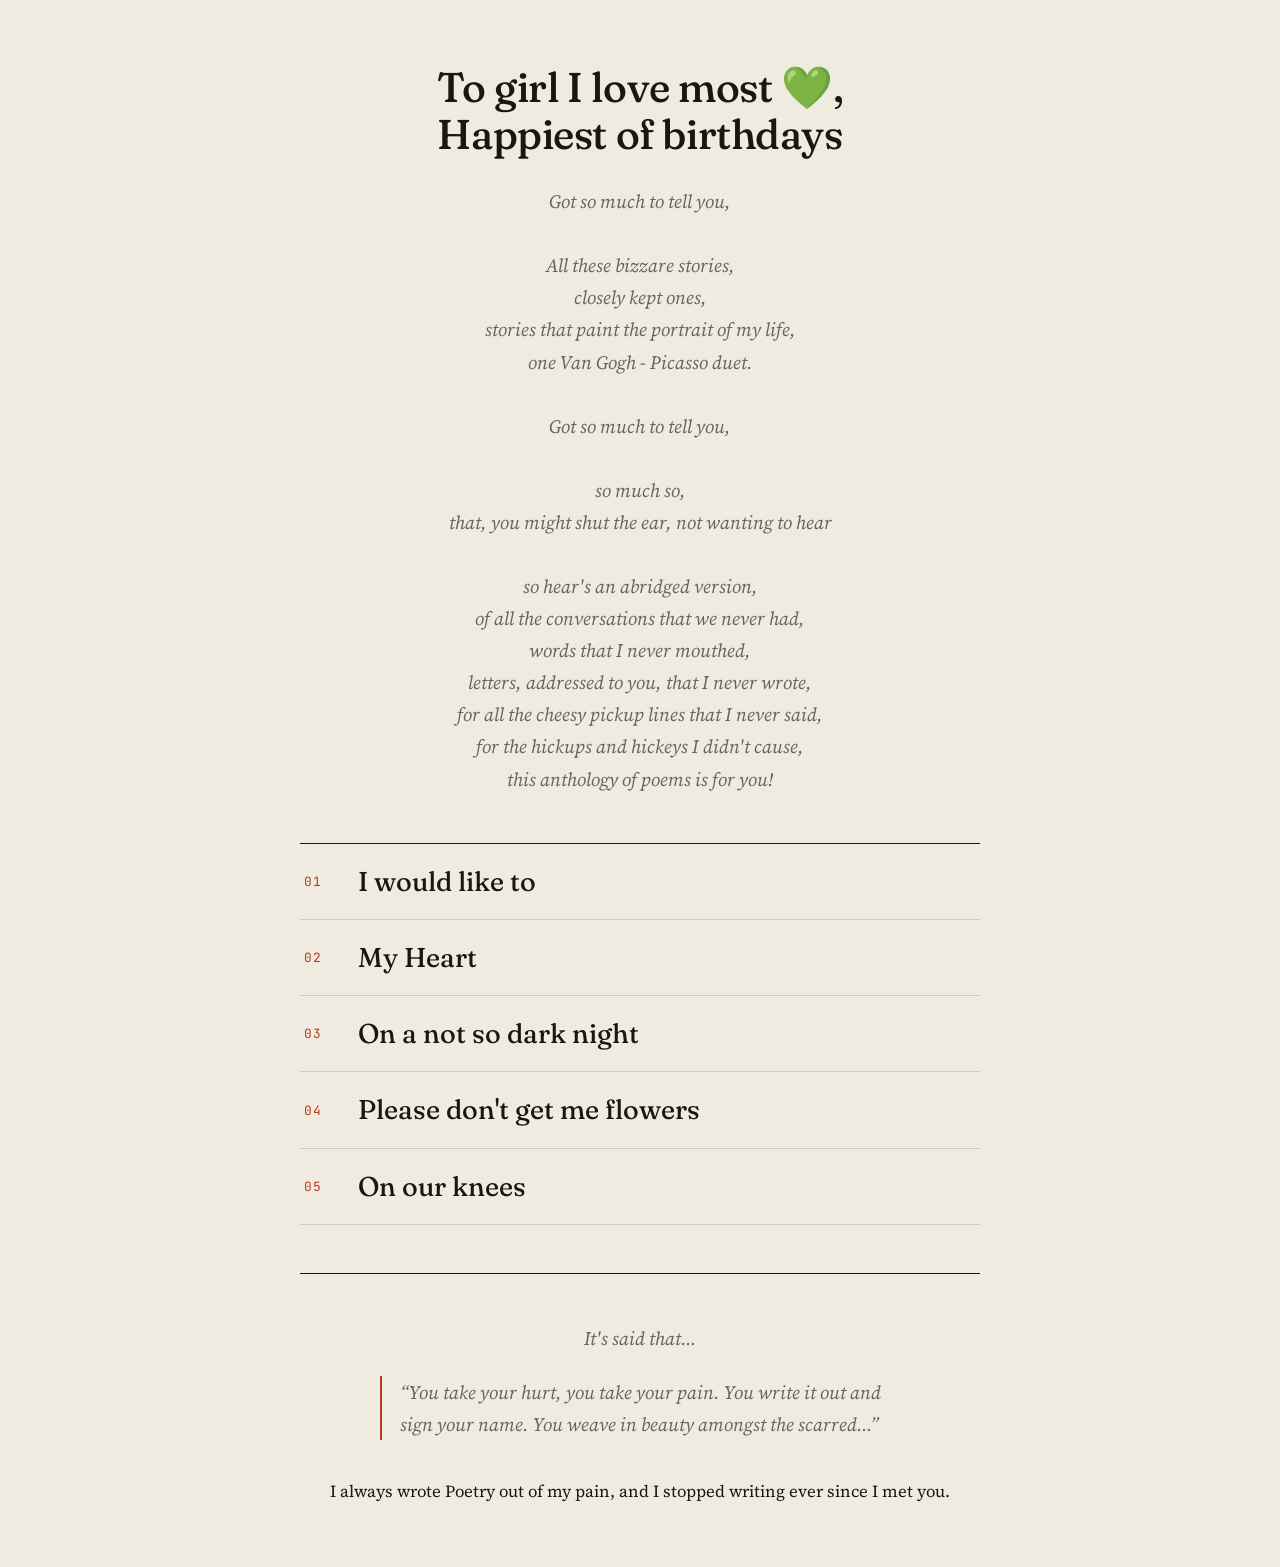
==== index.html @ cff2d0eb "letter" ====
<!doctype html>
<html lang="en">
    <head>
        <meta charset="utf-8" />
        <meta name="viewport" content="width=device-width, initial-scale=1" />
        <meta name="robots" content="noindex, nofollow" />
        <title>To girl I love most 💚, Happiest of birthdays</title>
        <link rel="stylesheet" href="styles.css" />
    </head>
    <body>
        <main class="view home">
            <h1 class="title">To girl I love most 💚,<br />Happiest of birthdays</h1>

            <!-- TEXT BEFORE THE LINKS -->
            <div class="intro">
                <p class="intro-verse">Got so much to tell you,

All these bizzare stories,
closely kept ones,
stories that paint the portrait of my life,
one Van Gogh - Picasso duet.

Got so much to tell you,

so much so,
that, you might shut the ear, not wanting to hear

so hear's an abridged version,
of all the conversations that we never had,
words that I never mouthed,
letters, addressed to you, that I never wrote,
for all the cheesy pickup lines that I never said,
for the hickups and hickeys I didn't cause,
this anthology of poems is for you!</p>
            </div>

            <ul class="poem-list">
                <li>
                    <a class="poem-link" href="poems/poem-1.html">
                        <span class="name">I would like to</span>
                    </a>
                </li>
                <li>
                    <a class="poem-link" href="poems/poem-2.html">
                        <span class="name">My Heart</span>
                    </a>
                </li>
                <li>
                    <a class="poem-link" href="poems/poem-3.html">
                        <span class="name">On a not so dark night</span>
                    </a>
                </li>
                <li>
                    <a class="poem-link" href="poems/poem-4.html">
                        <span class="name">Please don't get me flowers</span>
                    </a>
                </li>
                <li>
                    <a class="poem-link" href="poems/poem-5.html">
                        <span class="name">On our knees</span>
                    </a>
                </li>
            </ul>

            <hr class="divider" />

            <div class="outro">
                <p>It's said that&hellip;</p>
                <blockquote class="quote-block">
                    &ldquo;You take your hurt, you take your pain. You write it out and sign your name. You weave in beauty amongst the scarred&hellip;&rdquo;
                </blockquote>
            </div>

            <p class="quote-personal">I always wrote Poetry out of my pain, and I stopped writing ever since I met you.</p>
        </main>
    </body>
</html>
---- styles.css ----
@import url("https://fonts.googleapis.com/css2?family=Fraunces:ital,opsz,wght,SOFT@0,9..144,300..700,0..100;1,9..144,300..700,0..100&family=Source+Serif+4:ital,opsz,wght@0,8..60,400..600;1,8..60,400..600&family=JetBrains+Mono:wght@400;500&display=swap");

:root {
  --paper: #f0ebe0;
  --ink: #1a1611;
  --vermilion: #b73a1e;
  --soft: #6b635a;
  --card: #f6f2e9;
  --rule: rgba(26, 22, 17, 0.16);

  --display: "Fraunces", Georgia, serif;
  --body: "Source Serif 4", Georgia, serif;
  --mono: "JetBrains Mono", ui-monospace, monospace;
}

* { box-sizing: border-box; }

html, body {
  margin: 0;
  padding: 0;
  background: var(--paper);
  color: var(--ink);
  font-family: var(--body);
  -webkit-font-smoothing: antialiased;
}

body {
  min-height: 100dvh;
  display: grid;
  place-items: center;
  padding: 64px 22px;
}

.view {
  width: 100%;
  max-width: 680px;
  margin: 0 auto;
}

/* ---------- home ---------- */

.home { text-align: center; }

.title {
  font-family: var(--display);
  font-optical-sizing: auto;
  font-variation-settings: "SOFT" 60, "wght" 480;
  font-size: clamp(1.7rem, 4.5vw, 2.6rem);
  line-height: 1.12;
  letter-spacing: -0.01em;
  margin: 0 0 28px;
}

.intro,
.outro {
  color: var(--soft);
  line-height: 1.7;
  font-size: clamp(1.05rem, 2.4vw, 1.18rem);
  max-width: 52ch;
  margin: 0 auto;
}

.intro { margin-bottom: 48px; }

.outro {
  margin-top: 48px;
  font-style: italic;
}

.intro p,
.outro p { margin: 0 0 14px; }

.intro-verse {
  white-space: pre-wrap;
  font-style: italic;
  text-align: center;
  margin: 0;
}

.poem-list {
  list-style: none;
  margin: 0;
  padding: 0;
  counter-reset: poem;
  text-align: left;
  border-top: 1px solid var(--ink);
}

.poem-list li { counter-increment: poem; }

.poem-link {
  display: grid;
  grid-template-columns: 2.4rem 1fr;
  align-items: baseline;
  gap: 0 1rem;
  padding: 22px 8px 22px 4px;
  text-decoration: none;
  color: var(--ink);
  border-bottom: 1px solid var(--rule);
  transition: background 0.18s ease, padding-left 0.18s ease;
}

.poem-link::before {
  content: counter(poem, decimal-leading-zero);
  font-family: var(--mono);
  font-size: 0.8rem;
  color: var(--vermilion);
  letter-spacing: 0.04em;
  align-self: center;
}

.poem-link:hover {
  background: var(--card);
  padding-left: 14px;
}

.poem-link:focus-visible {
  outline: 2px solid var(--vermilion);
  outline-offset: -2px;
}

.poem-link .name {
  font-family: var(--display);
  font-optical-sizing: auto;
  font-variation-settings: "SOFT" 50, "wght" 440;
  font-size: clamp(1.3rem, 3.4vw, 1.7rem);
  line-height: 1.15;
}

.poem-link .blurb {
  grid-column: 2;
  margin-top: 4px;
  font-family: var(--mono);
  font-size: 0.72rem;
  text-transform: uppercase;
  letter-spacing: 0.08em;
  color: var(--soft);
}

.divider {
  width: 100%;
  height: 0;
  border: 0;
  border-top: 1px solid var(--ink);
  margin: 48px 0;
}

/* ---------- poem page ---------- */

.quote-block {
  margin: 22px 0 0;
  padding-left: 18px;
  border-left: 2px solid var(--vermilion);
  font-style: italic;
  text-align: left;
}

.quote-personal {
  margin: 40px 0 0;
  font-style: normal;
  color: var(--ink);
  text-align: center;
  white-space: nowrap;
  font-size: clamp(0.78rem, 2vw, 1.05rem);
}

.quote-block cite {
  display: block;
  margin-top: 10px;
  font-family: var(--mono);
  font-style: normal;
  font-size: 0.72rem;
  text-transform: uppercase;
  letter-spacing: 0.08em;
  color: var(--vermilion);
}

.poem-page { text-align: left; }

.poem-title {
  font-family: var(--display);
  font-optical-sizing: auto;
  font-variation-settings: "SOFT" 70, "wght" 460;
  font-size: clamp(2rem, 6vw, 3.2rem);
  line-height: 1.06;
  letter-spacing: -0.01em;
  margin: 0 0 14px;
  text-align: left;
}

.poem-title + .poem::before,
.poem-page .card .poem::before {
  content: "";
}

.poem-page .card {
  background: transparent;
  padding: clamp(8px, 3vw, 24px) 0 0;
}

.poem {
  font-family: var(--body);
  font-size: clamp(0.95rem, 2.1vw, 1.08rem);
  line-height: 1.72;
  white-space: pre-wrap;
  margin: 28px 0 0;
  text-align: left;
}

.poem-italic { font-style: italic; }

.emph {
  font-style: italic;
  color: var(--vermilion);
}

.stage {
  font-family: var(--mono);
  font-style: normal;
  text-transform: uppercase;
  letter-spacing: 0.12em;
  color: var(--soft);
  font-size: 0.72em;
}

.tale {
  font-style: italic;
  color: var(--soft);
}

.quote { font-style: italic; }

.poem-note {
  margin: 32px 0 0;
  padding-top: 22px;
  border-top: 1px solid var(--rule);
  color: var(--soft);
  font-style: italic;
  font-size: 0.98rem;
}

.back {
  display: inline-block;
  margin-top: 44px;
  font-family: var(--mono);
  font-size: 0.74rem;
  text-transform: uppercase;
  letter-spacing: 0.1em;
  color: var(--vermilion);
  text-decoration: none;
}

.back:hover { text-decoration: underline; }

.back:focus-visible {
  outline: 2px solid var(--vermilion);
  outline-offset: 4px;
}

@media (prefers-reduced-motion: reduce) {
  .poem-link { transition: none; }
}
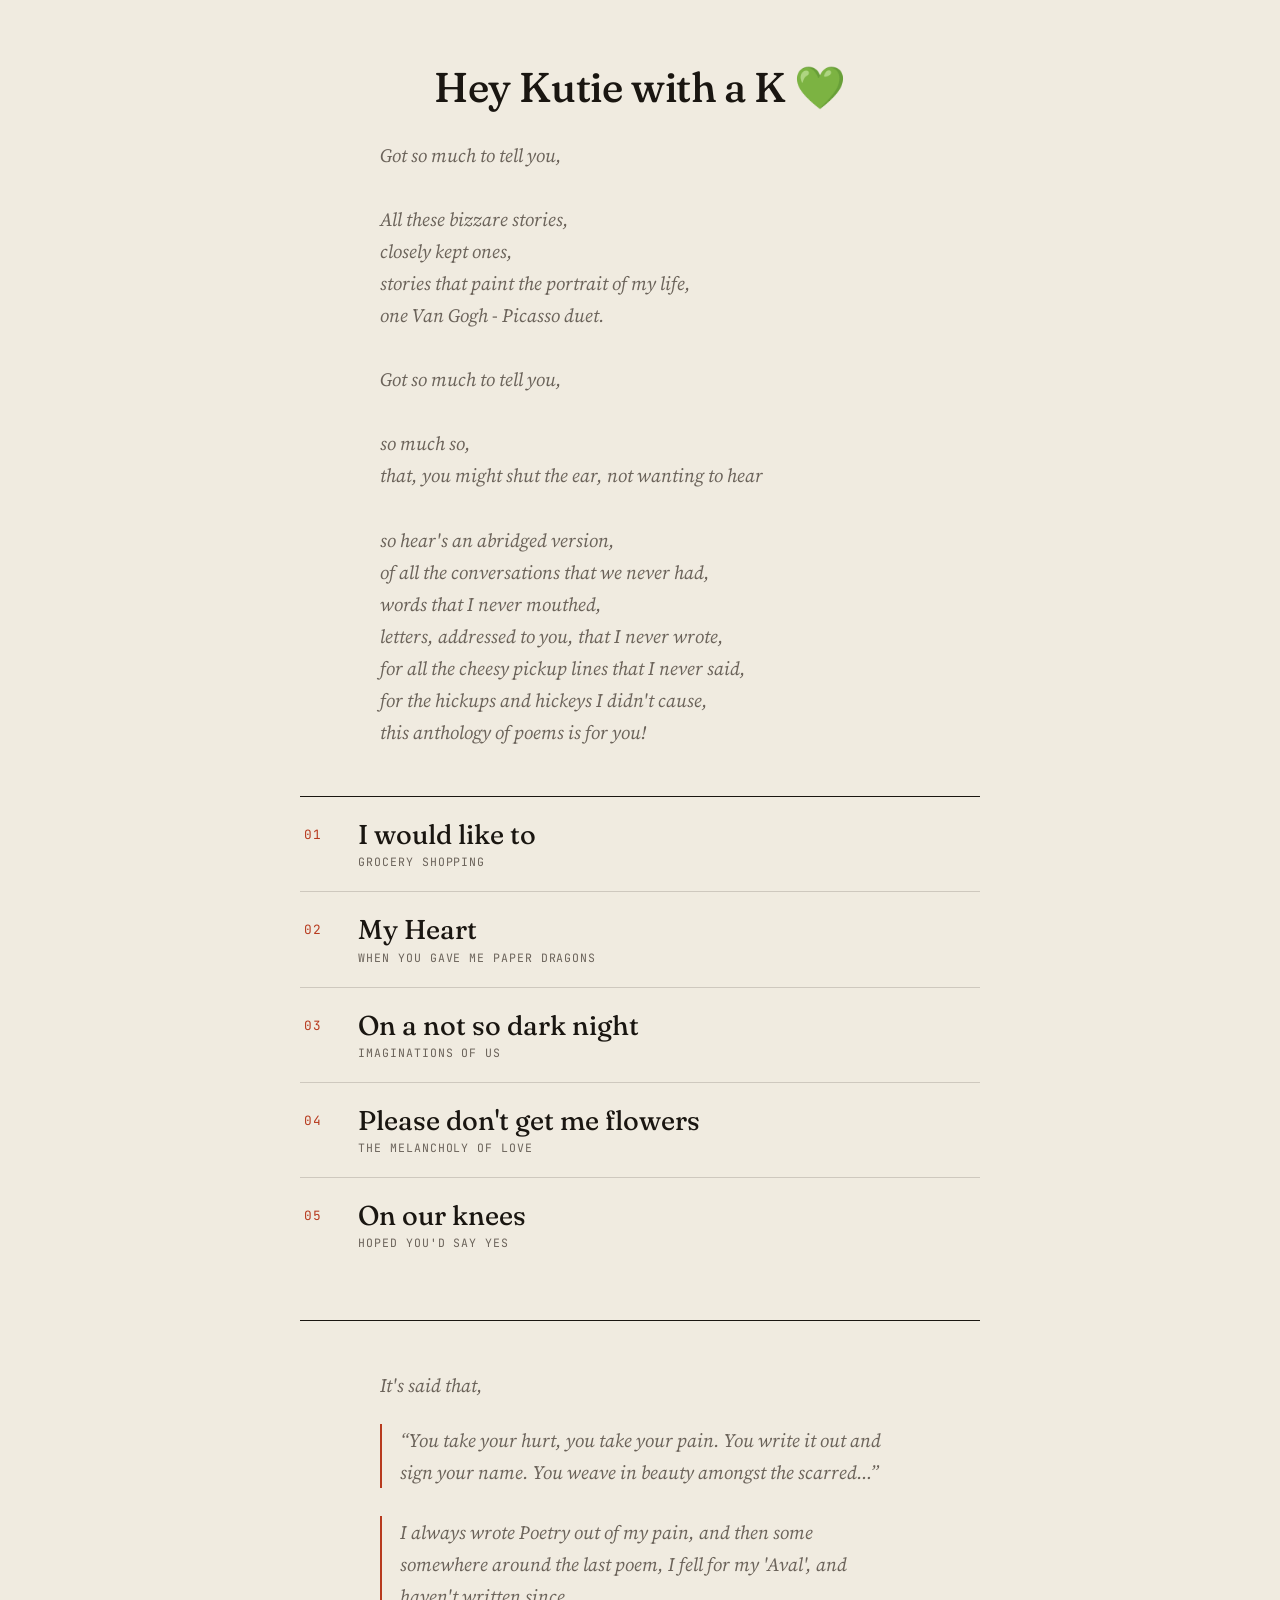
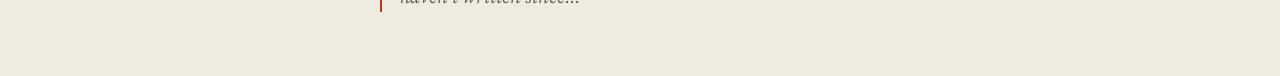
==== commit e8b43d47: "fix DNS" ====
--- a/index.html
+++ b/index.html
@@ -5,11 +5,11 @@
         <meta name="viewport" content="width=device-width, initial-scale=1" />
         <meta name="robots" content="noindex, nofollow" />
         <title>To girl I love most 💚, Happiest of birthdays</title>
-        <link rel="stylesheet" href="styles.css" />
+        <link rel="stylesheet" href="styles.css?v=2" />
     </head>
     <body>
         <main class="view home">
-            <h1 class="title">To girl I love most 💚,<br />Happiest of birthdays</h1>
+            <h1 class="title">Hey Kutie with a K 💚</h1>
 
             <!-- TEXT BEFORE THE LINKS -->
             <div class="intro">
@@ -38,26 +38,31 @@
                 <li>
                     <a class="poem-link" href="poems/poem-1.html">
                         <span class="name">I would like to</span>
+                        <span class="blurb">Grocery shopping</span>
                     </a>
                 </li>
                 <li>
                     <a class="poem-link" href="poems/poem-2.html">
                         <span class="name">My Heart</span>
+                        <span class="blurb">when you gave me paper dragons</span>
                     </a>
                 </li>
                 <li>
                     <a class="poem-link" href="poems/poem-3.html">
                         <span class="name">On a not so dark night</span>
+                        <span class="blurb">Imaginations of us</span>
                     </a>
                 </li>
                 <li>
                     <a class="poem-link" href="poems/poem-4.html">
                         <span class="name">Please don't get me flowers</span>
+                        <span class="blurb">The melancholy of love</span>
                     </a>
                 </li>
                 <li>
                     <a class="poem-link" href="poems/poem-5.html">
                         <span class="name">On our knees</span>
+                        <span class="blurb">Hoped you'd say yes</span>
                     </a>
                 </li>
             </ul>
@@ -65,13 +70,14 @@
             <hr class="divider" />
 
             <div class="outro">
-                <p>It's said that&hellip;</p>
+                <p class="said">It's said that,</p>
                 <blockquote class="quote-block">
                     &ldquo;You take your hurt, you take your pain. You write it out and sign your name. You weave in beauty amongst the scarred&hellip;&rdquo;
                 </blockquote>
+                <blockquote class="quote-block quote-block--second">
+                    I always wrote Poetry out of my pain, and then some somewhere around the last poem, I fell for my 'Aval', and haven't written since...
+                </blockquote>
             </div>
-
-            <p class="quote-personal">I always wrote Poetry out of my pain, and I stopped writing ever since I met you.</p>
         </main>
     </body>
 </html>
--- a/styles.css
+++ b/styles.css
@@ -73,7 +73,7 @@
 .intro-verse {
   white-space: pre-wrap;
   font-style: italic;
-  text-align: center;
+  text-align: left;
   margin: 0;
 }
 
@@ -87,6 +87,8 @@
 }
 
 .poem-list li { counter-increment: poem; }
+
+.poem-list li:last-child .poem-link { border-bottom: 0; }
 
 .poem-link {
   display: grid;
@@ -147,6 +149,8 @@
 
 /* ---------- poem page ---------- */
 
+.said { text-align: left; }
+
 .quote-block {
   margin: 22px 0 0;
   padding-left: 18px;
@@ -155,13 +159,16 @@
   text-align: left;
 }
 
+.quote-block--second { margin-top: 28px; }
+
 .quote-personal {
-  margin: 40px 0 0;
+  margin: 40px auto 0;
   font-style: normal;
   color: var(--ink);
   text-align: center;
-  white-space: nowrap;
-  font-size: clamp(0.78rem, 2vw, 1.05rem);
+  max-width: 52ch;
+  line-height: 1.6;
+  font-size: clamp(0.92rem, 2vw, 1.05rem);
 }
 
 .quote-block cite {
